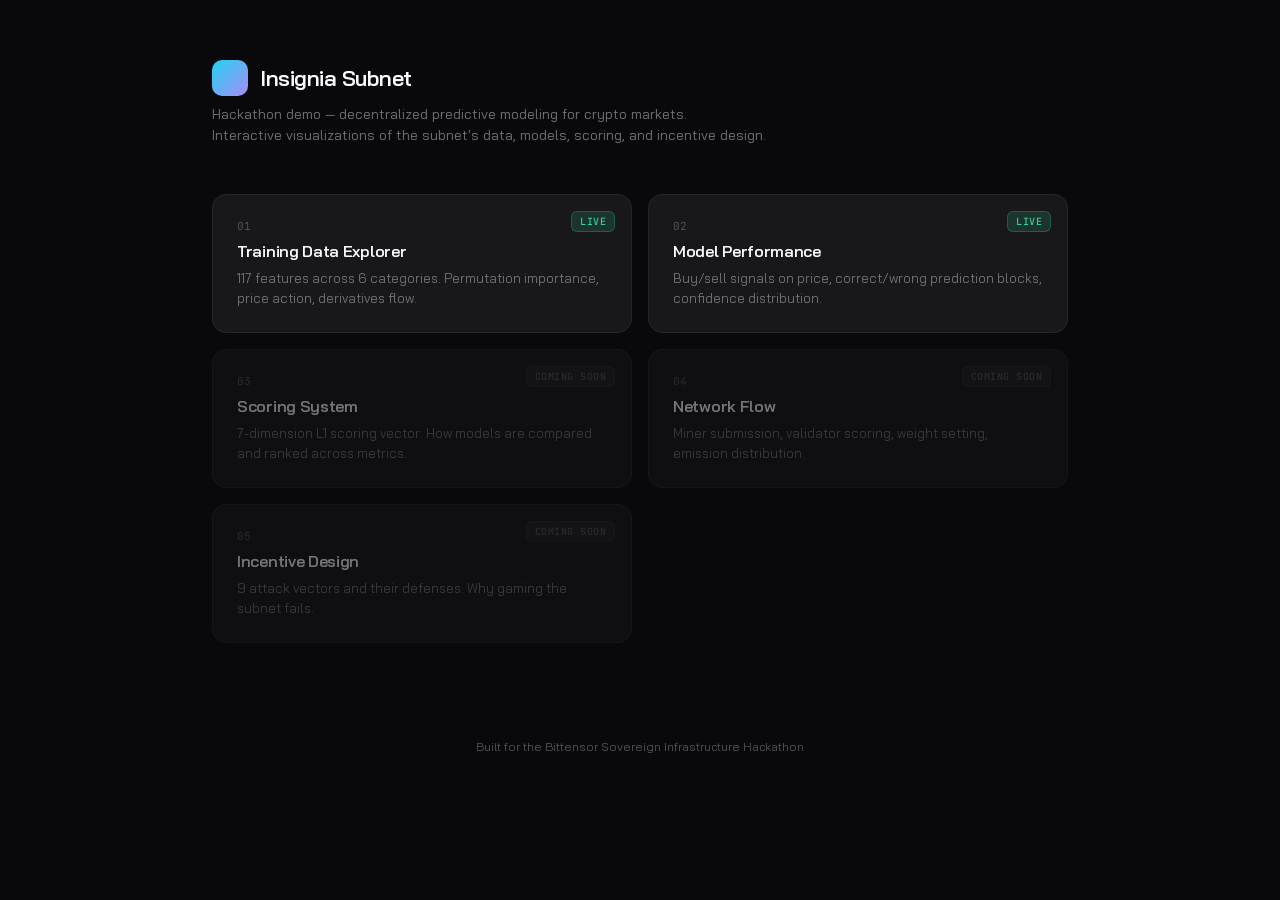
==== subnet/viz/index.html @ 3980647d "Add hackathon viz: training data explorer, model performance, and directory page - Interactive Plotl" ====
<!DOCTYPE html>
<html lang="en">
<head>
<meta charset="UTF-8">
<meta name="viewport" content="width=device-width, initial-scale=1.0">
<title>Insignia — Demo Artifacts</title>
<style>
  @import url('https://fonts.googleapis.com/css2?family=Bai+Jamjuree:wght@400;500;600;700&family=JetBrains+Mono:wght@400;500;600&display=swap');

  * { margin: 0; padding: 0; box-sizing: border-box; }

  :root {
    --bg: #09090b;
    --surface: #111114;
    --surface-2: #18181b;
    --border: #27272a;
    --border-active: #3f3f46;
    --text: #fafafa;
    --text-muted: #71717a;
    --text-dim: #52525b;
    --accent: #22d3ee;
    --accent-glow: rgba(34, 211, 238, 0.15);
    --green: #34d399;
    --green-glow: rgba(52, 211, 153, 0.15);
    --purple: #a78bfa;
  }

  body {
    font-family: 'Bai Jamjuree', -apple-system, sans-serif;
    background: var(--bg);
    color: var(--text);
    min-height: 100vh;
    display: flex;
    flex-direction: column;
    align-items: center;
  }

  .page {
    width: 100%;
    max-width: 920px;
    padding: 60px 32px 48px;
  }

  .logo {
    display: flex;
    align-items: center;
    gap: 12px;
    margin-bottom: 8px;
  }

  .logo-icon {
    width: 36px;
    height: 36px;
    background: linear-gradient(135deg, var(--accent), var(--purple));
    border-radius: 10px;
  }

  .logo span {
    font-size: 22px;
    font-weight: 600;
    letter-spacing: -0.5px;
  }

  .subtitle {
    font-size: 14px;
    color: var(--text-muted);
    margin-bottom: 48px;
    line-height: 1.5;
  }

  .grid {
    display: grid;
    grid-template-columns: 1fr 1fr;
    gap: 16px;
    margin-bottom: 48px;
  }

  .card {
    background: var(--surface-2);
    border: 1px solid var(--border);
    border-radius: 14px;
    padding: 24px;
    text-decoration: none;
    color: inherit;
    display: flex;
    flex-direction: column;
    gap: 8px;
    transition: border-color 0.2s, box-shadow 0.2s;
    position: relative;
  }

  .card.live:hover {
    border-color: var(--border-active);
    box-shadow: 0 0 24px var(--accent-glow);
  }

  .card.soon {
    opacity: 0.45;
    pointer-events: none;
  }

  .badge {
    position: absolute;
    top: 16px;
    right: 16px;
    font-family: 'JetBrains Mono', monospace;
    font-size: 10px;
    font-weight: 500;
    letter-spacing: 0.5px;
    text-transform: uppercase;
    padding: 3px 8px;
    border-radius: 6px;
  }

  .badge.live {
    background: var(--green-glow);
    color: var(--green);
    border: 1px solid rgba(52, 211, 153, 0.25);
  }

  .badge.soon {
    background: rgba(82, 82, 91, 0.15);
    color: var(--text-dim);
    border: 1px solid rgba(82, 82, 91, 0.25);
  }

  .card-num {
    font-family: 'JetBrains Mono', monospace;
    font-size: 11px;
    color: var(--text-dim);
  }

  .card h2 {
    font-size: 16px;
    font-weight: 600;
    letter-spacing: -0.3px;
  }

  .card p {
    font-size: 13px;
    color: var(--text-muted);
    line-height: 1.5;
  }

  .footer {
    font-size: 12px;
    color: var(--text-dim);
    text-align: center;
    padding-bottom: 32px;
  }

  @media (max-width: 640px) {
    .grid { grid-template-columns: 1fr; }
    .page { padding: 40px 20px 32px; }
  }
</style>
</head>
<body>
<div class="page">

  <div class="logo">
    <div class="logo-icon"></div>
    <span>Insignia Subnet</span>
  </div>
  <p class="subtitle">Hackathon demo — decentralized predictive modeling for crypto markets.<br>Interactive visualizations of the subnet's data, models, scoring, and incentive design.</p>

  <div class="grid">

    <a class="card live" href="input_data_built.html">
      <span class="badge live">Live</span>
      <span class="card-num">01</span>
      <h2>Training Data Explorer</h2>
      <p>117 features across 6 categories. Permutation importance, price action, derivatives flow.</p>
    </a>

    <a class="card live" href="model_perf_built.html">
      <span class="badge live">Live</span>
      <span class="card-num">02</span>
      <h2>Model Performance</h2>
      <p>Buy/sell signals on price, correct/wrong prediction blocks, confidence distribution.</p>
    </a>

    <a class="card soon" href="scoring_built.html">
      <span class="badge soon">Coming Soon</span>
      <span class="card-num">03</span>
      <h2>Scoring System</h2>
      <p>7-dimension L1 scoring vector. How models are compared and ranked across metrics.</p>
    </a>

    <a class="card soon" href="network_built.html">
      <span class="badge soon">Coming Soon</span>
      <span class="card-num">04</span>
      <h2>Network Flow</h2>
      <p>Miner submission, validator scoring, weight setting, emission distribution.</p>
    </a>

    <a class="card soon" href="incentive_built.html">
      <span class="badge soon">Coming Soon</span>
      <span class="card-num">05</span>
      <h2>Incentive Design</h2>
      <p>9 attack vectors and their defenses. Why gaming the subnet fails.</p>
    </a>

  </div>

</div>
<div class="footer">Built for the Bittensor Sovereign Infrastructure Hackathon</div>
</body>
</html>
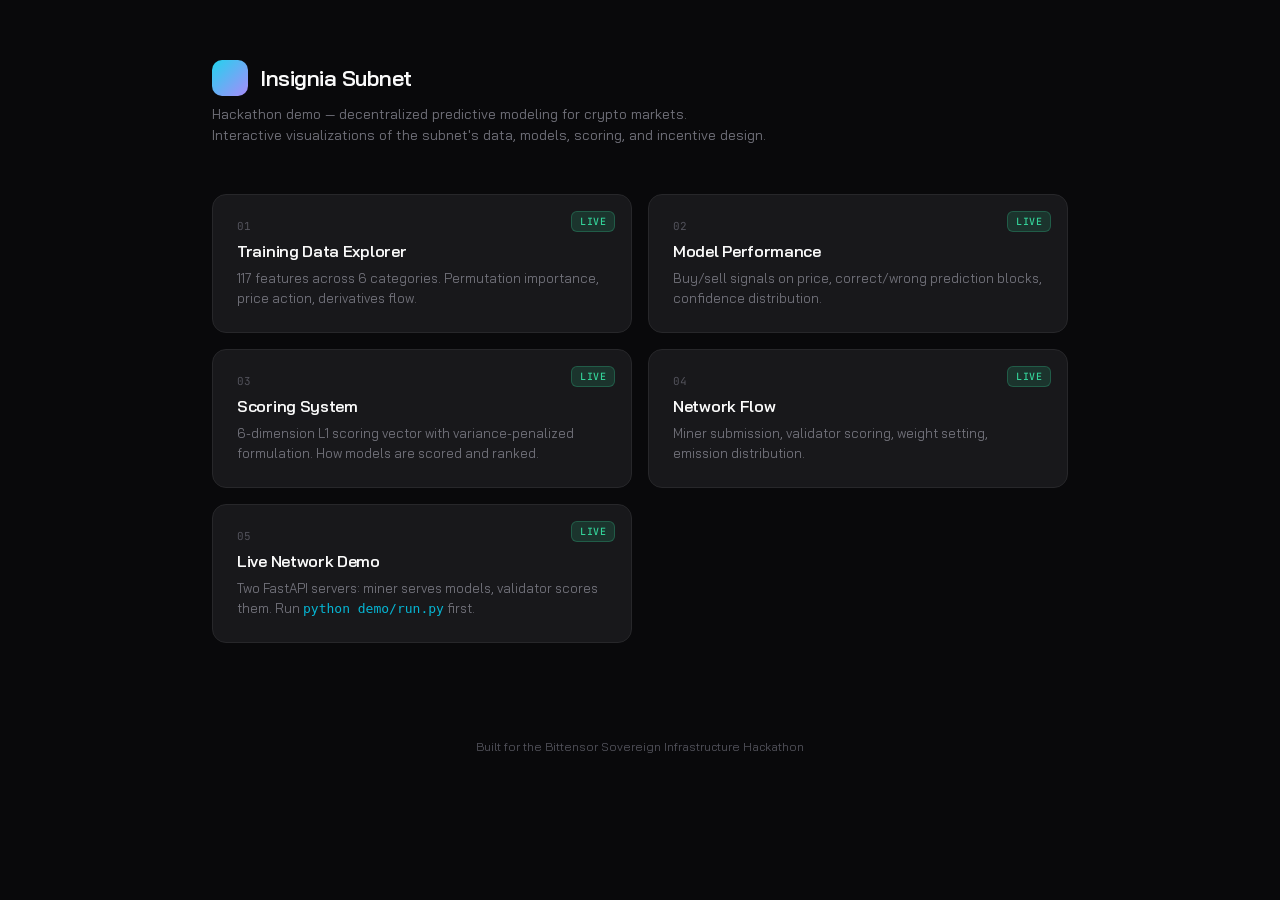
==== commit 02a0f840: "Merge pull request #2 from sebastianrfelipe/hackathon-viz Hackathon viz" ====
--- a/subnet/viz/index.html
+++ b/subnet/viz/index.html
@@ -180,25 +180,25 @@
       <p>Buy/sell signals on price, correct/wrong prediction blocks, confidence distribution.</p>
     </a>
 
-    <a class="card soon" href="scoring_built.html">
-      <span class="badge soon">Coming Soon</span>
+    <a class="card live" href="scoring_built.html">
+      <span class="badge live">Live</span>
       <span class="card-num">03</span>
       <h2>Scoring System</h2>
-      <p>7-dimension L1 scoring vector. How models are compared and ranked across metrics.</p>
-    </a>
-
-    <a class="card soon" href="network_built.html">
-      <span class="badge soon">Coming Soon</span>
+      <p>6-dimension L1 scoring vector with variance-penalized formulation. How models are scored and ranked.</p>
+    </a>
+
+    <a class="card live" href="network.html">
+      <span class="badge live">Live</span>
       <span class="card-num">04</span>
       <h2>Network Flow</h2>
       <p>Miner submission, validator scoring, weight setting, emission distribution.</p>
     </a>
 
-    <a class="card soon" href="incentive_built.html">
-      <span class="badge soon">Coming Soon</span>
+    <a class="card live" href="http://localhost:8000/dashboard" target="_blank">
+      <span class="badge live">Live</span>
       <span class="card-num">05</span>
-      <h2>Incentive Design</h2>
-      <p>9 attack vectors and their defenses. Why gaming the subnet fails.</p>
+      <h2>Live Network Demo</h2>
+      <p>Two FastAPI servers: miner serves models, validator scores them. Run <code style="color:#06b6d4;">python demo/run.py</code> first.</p>
     </a>
 
   </div>
